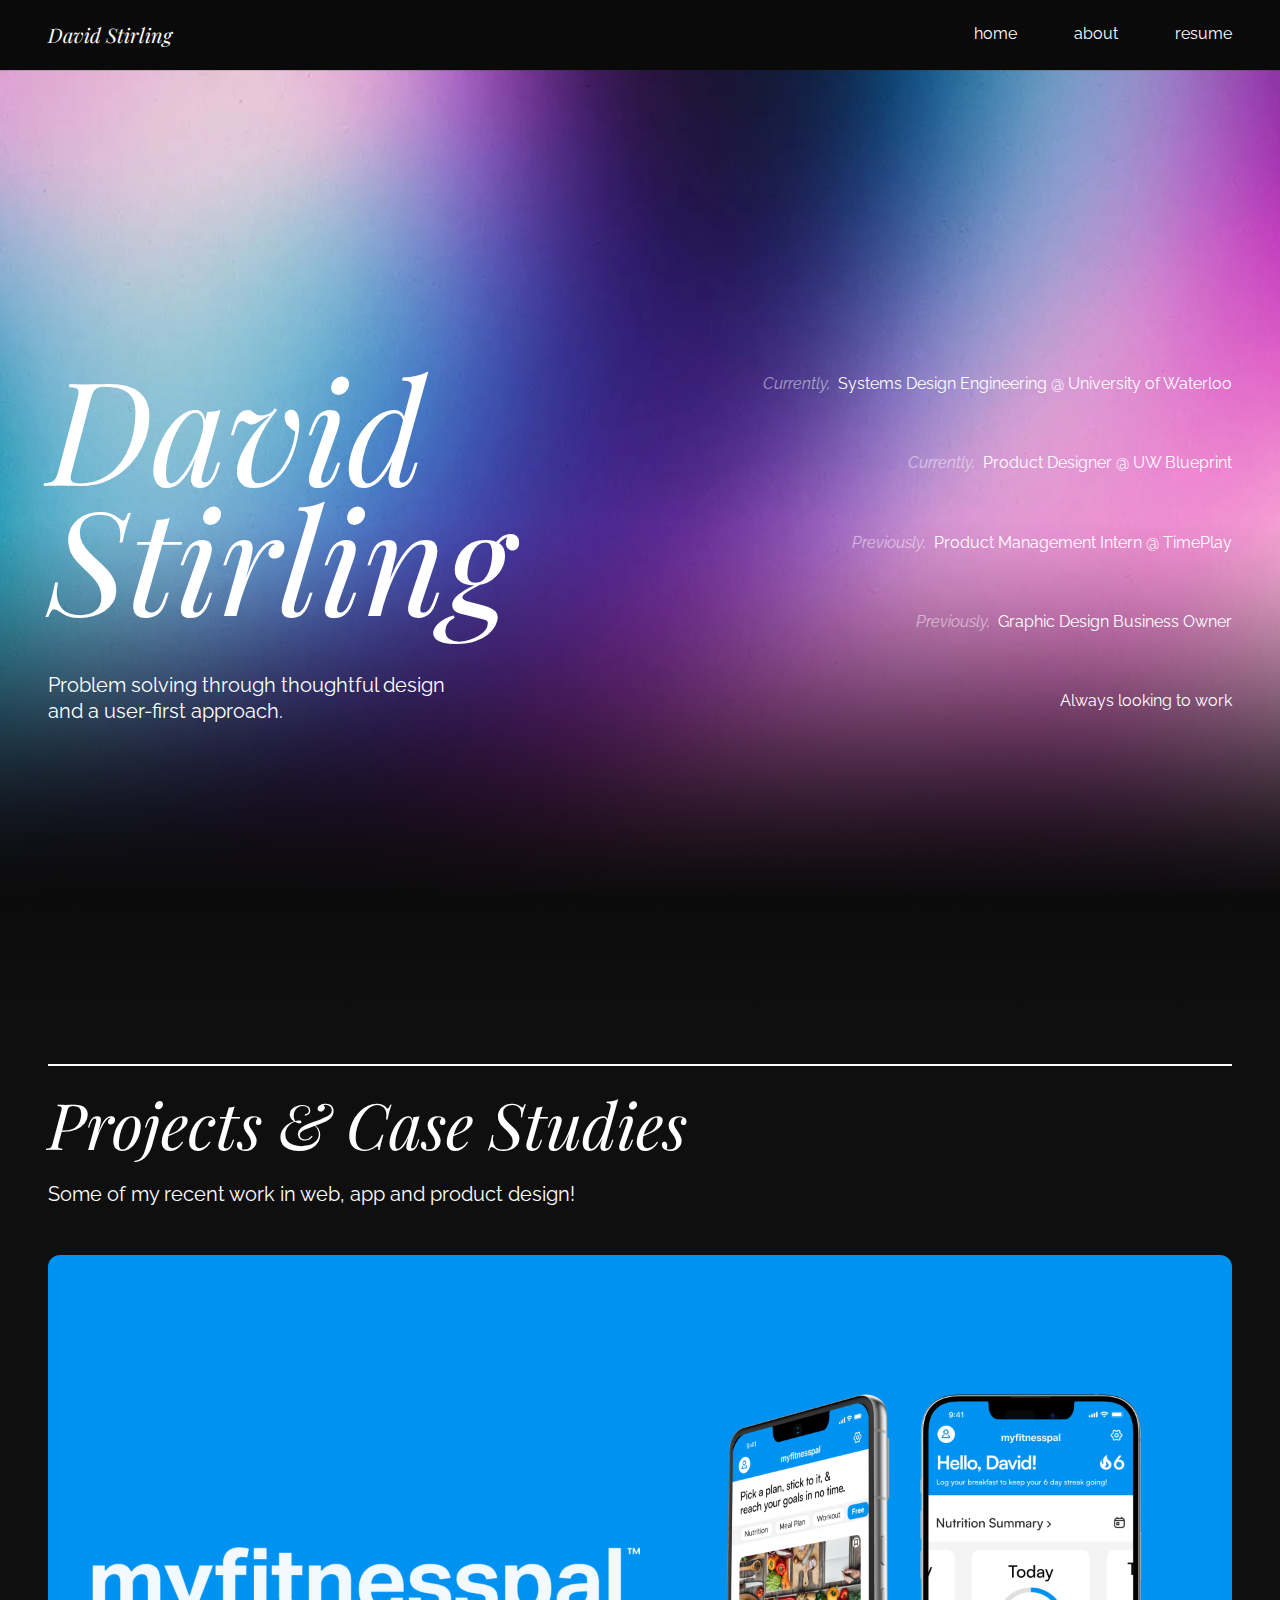
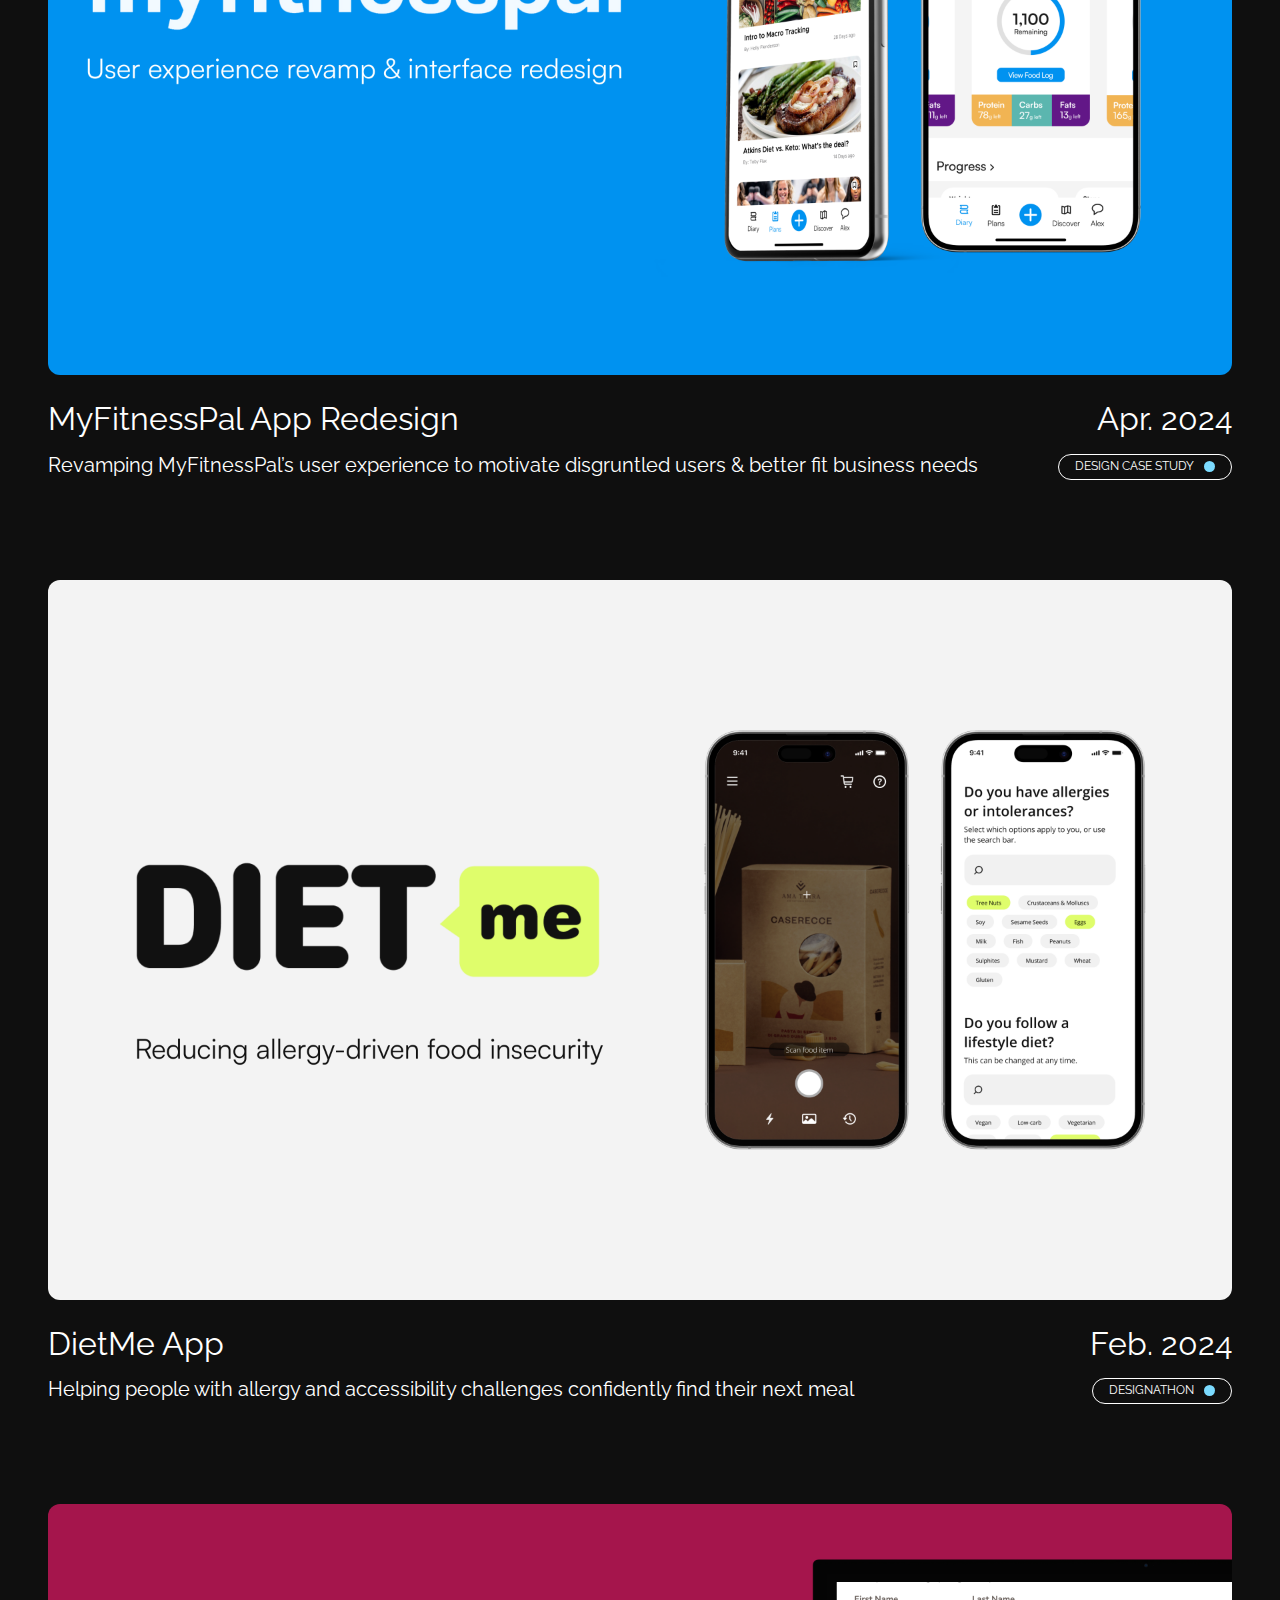
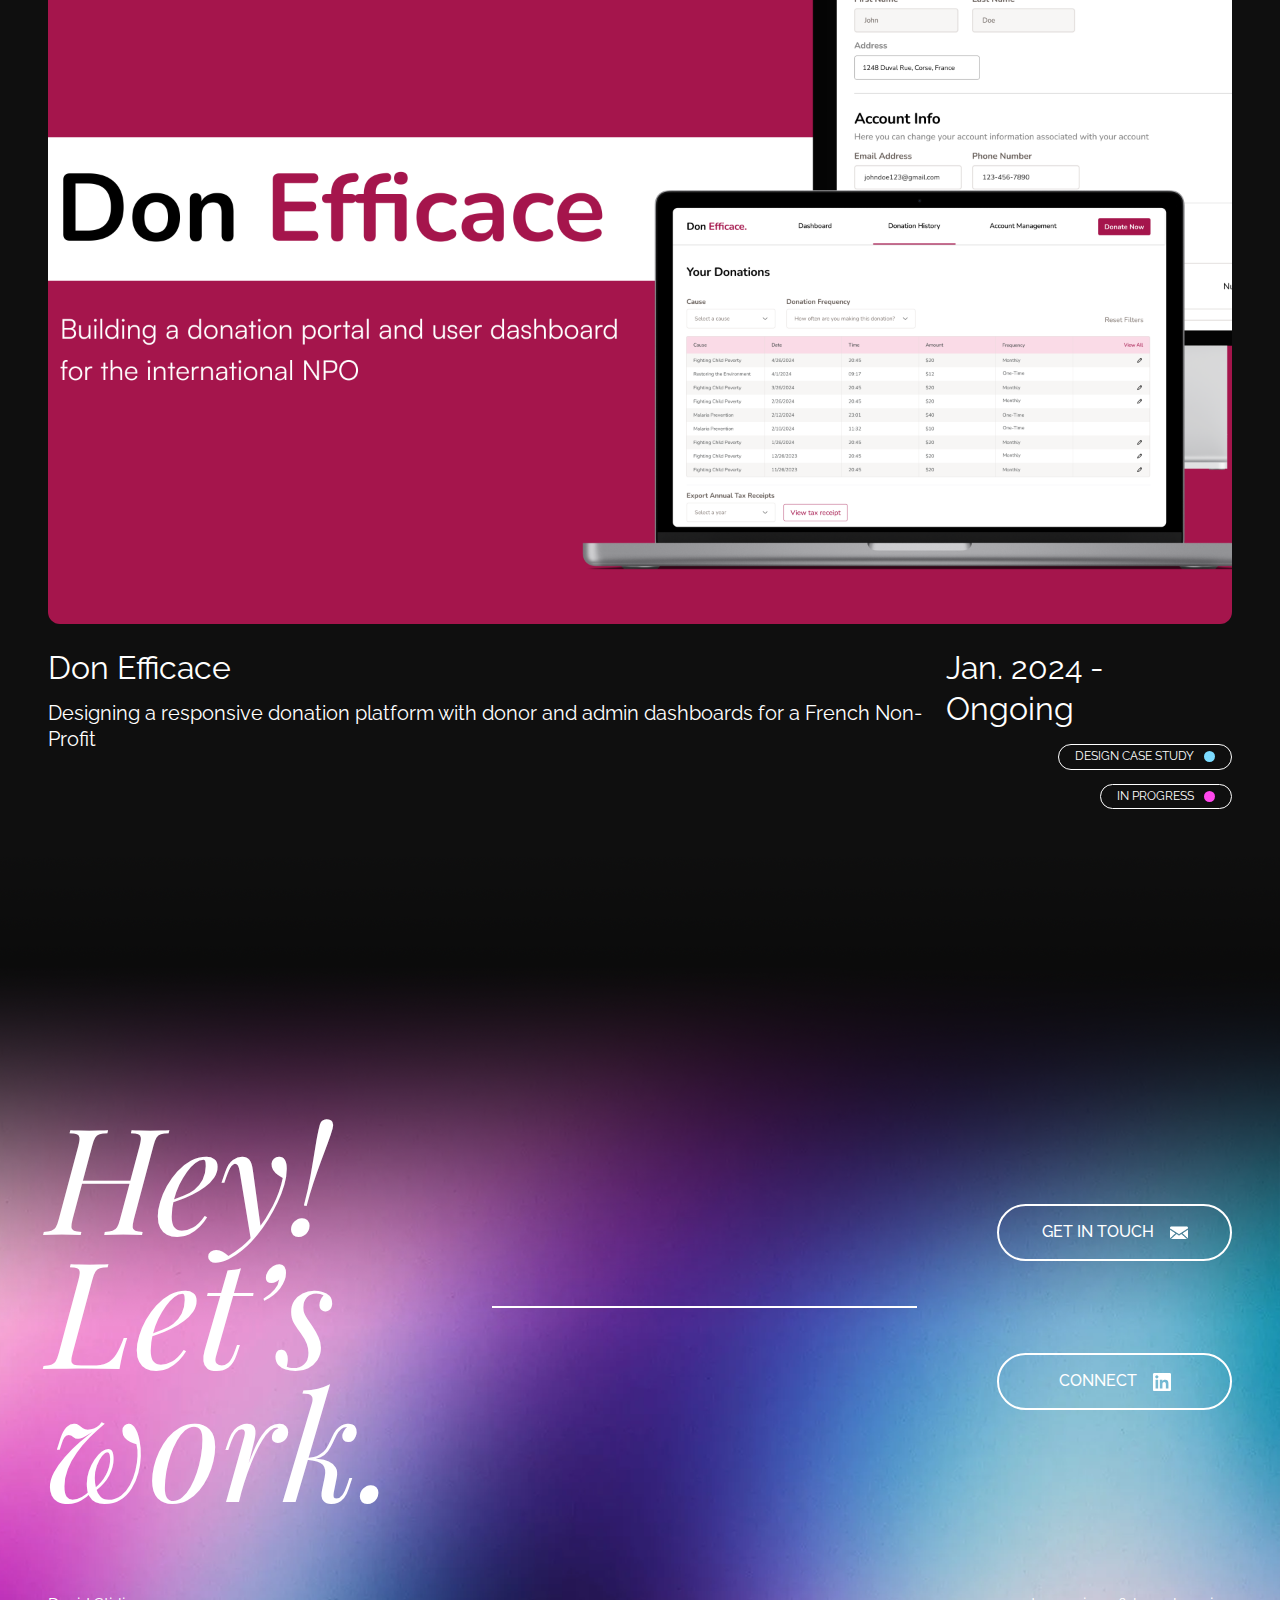
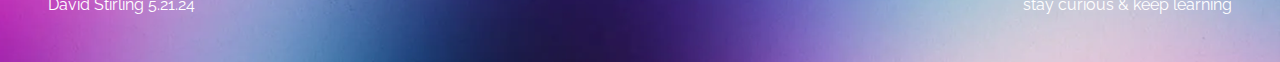
==== index.html @ f0b89c5e "finished Diet Me page addition" ====
<!DOCTYPE html>
<html lang="en">
<head>
  <meta charset="UTF-8">
  <meta name="viewport" content="width=device-width, initial-scale=1.0">
  <title>David Stirling</title>
  <link rel="stylesheet" href="styles.css">
  <link rel="icon" type="image/x-icon" href="images/pweb-favicon.png">
  <link rel="preconnect" href="https://fonts.googleapis.com">
  <link rel="preconnect" href="https://fonts.gstatic.com" crossorigin>
  <link href="https://fonts.googleapis.com/css2?family=Playfair+Display:ital,wght@0,400..900;1,400..900&family=Raleway:ital,wght@0,100..900;1,100..900&display=swap" rel="stylesheet">
</head>
<body>
  <div class="container">
    <div class="header">
      <div class="inner-header">
        <div class="logo">David Stirling</div>
        <div class="nav-links">
          <div class="nav-link home-button" onclick="location.href='index.html';">home</div>
          <div class="nav-link about-button" onclick="location.href='unfinished-page.html';">about</div>
          <div class="nav-link resume-button" onclick="location.href='https://drive.google.com/file/d/1BcMwtC3jOoUsByAmhSTWpFwzmAdc9-Gr/view?usp=sharing'" target="_blank">resume</div>
        </div>
      </div>
    </div>
    <div class="main-content">
      <div class="intro-page">
        <div class="section-1">
          <div class="heading">David<br/>Stirling</div>
          <div class="section-description">Problem solving through thoughtful design and a user-first approach.</div>
        </div>
        <div class="section-2">
          <div class="info">
            <div class="experience">
              <div class="label">Currently,</div>
              <div class="role">Systems Design Engineering @ University of Waterloo</div>
            </div>
            <div class="experience">
              <div class="label">Currently,</div>
              <div class="role">Product Designer @ UW Blueprint</div>
            </div>
            <div class="experience">
              <div class="label">Previously,</div>
              <div class="role">Product Management Intern @ TimePlay</div>
            </div>
            <div class="experience">
              <div class="label">Previously,</div>
              <div class="role">Graphic Design Business Owner</div>
            </div>
            <div class="experience">
              <div class="role">Always looking to work</div>
            </div>
          </div>
        </div>
      </div>
      <div class="section-3">
        <div class="sub-section">
          <div class="divider"></div>
          <div class="heading">Projects & Case Studies</div>
          <div class="section-description">Some of my recent work in web, app and product design!</div>
          <div class="showcase">
            <div class="section">
                <div class="image-container">
                  <a href="mfp-case-study.html" target="_blank">
                    <img src="images/mfp/thumbnail2.png" alt="MyFitnessPal Case Study Thumbnail">
                  </a>
                </div>
                <div class="content">
                    <div class="text-content">
                        <a href="mfp-case-study.html" target="_blank" class="text-link title date">MyFitnessPal App Redesign</a>
                        <div class="description">Revamping MyFitnessPal’s user experience to motivate disgruntled users & better fit business needs</div>
                    </div>
                    <div class="date-container">
                        <div class="date">Apr. 2024</div>
                        <div class="date-range tag-container">
                            <div class="tag">DESIGN CASE STUDY</div>
                            <div class="circle"></div>
                        </div>
                    </div>
                </div>
            </div>
            <div class="section">
              <div class="image-container">
                <a href="diet-me.html" target="_blank">
                  <img src="images/diet-me-thumbnail.png" alt="DietMe Project Thumbnail">
                </a>
              </div>
              <div class="content">
                  <div class="text-content">
                      <a href="diet-me.html" target="_blank" class="text-link title date">DietMe App</a>
                      <div class="description">Helping people with allergy and accessibility challenges confidently find their next meal</div>
                  </div>
                  <div class="date-container">
                      <div class="date">Feb. 2024</div>
                      <div class="date-range tag-container">
                          <div class="tag">DESIGNATHON</div>
                          <div class="circle"></div>
                      </div>
                  </div>
              </div>
          </div>
            <div class="section">
                <div class="image-container">
                  <a href="unfinished-page.html" target="_blank">
                    <img src="images/DEthumbnail1.png" alt="Don Efficace Case Study Thumbnail">
                  </a>
                  <!-- <img src="images/DEthumbnail1.png" alt="Don Efficace Case Study Thumbnail"> -->
              </div>
                <div class="content">
                    <div class="text-content">
                        <div class="title date">Don Efficace</div>
                        <div class="description">Designing a responsive donation platform with donor and admin dashboards for a French Non-Profit</div>
                    </div>
                    <div class="date-container">
                        <div class="date">Jan. 2024 - Ongoing</div>
                        <div class="tag-container">
                            <div class="tag">DESIGN CASE STUDY</div>
                            <div class="circle" style="background: #7BDBFF;"></div>
                        </div>
                        <div class="tag-container">
                            <div class="tag">IN PROGRESS</div>
                            <div class="circle" style="background: #FF47ED;"></div>
                        </div>
                    </div>
                </div>
            </div>
            <!-- <div class="separator"></div> -->
        </div>
        </div>
      </div>
    </div>
    <div class="footer">
      <div class="inner-footer">
        <div class="cta">Hey! Let’s work.</div>
        <div class="separator"></div>
        <div class="contact-info">
          
          <a href="mailto:dstirlin@uwaterloo.ca" target="_blank" class="text">
            <button class="cta-btn btn-image">
              <div class="text">GET IN TOUCH</div>
              <img src="images/white-mail-icon.png" alt="mail icon">
            </button>
          </a>
          <a href="https://www.linkedin.com/in/davidbstirling/" target="_blank" class="text">
            <button class="cta-btn btn-image">
              <div class="text">CONNECT</div>
              <img src="images/linkedin-app-white-icon.svg" alt="linkedin-app-white-icon">
            </button>
          </a>
        </div>
      </div>
      <div class="sub-footer">
        <div class="last-updated">David Stirling 5.21.24</div>
        <div class="parting-words">stay curious & keep learning</div>
      </div>
    </div>
  </div>
</body>
</html>
---- styles.css ----
div {
    display: flex; /* or any other value you prefer */
}

/* Reset styles */
* {
    margin: 0;
    padding: 0;
    box-sizing: border-box;
  }
  
  /* Body styles */
  body {
    font-family: raleway, sans-serif;
    color: white;
  }

  a {
    text-decoration: none;
  }  

  button {
    text-decoration-color: white;
    background-color: rgba(0, 0, 0, 0);
  }

  button:hover {
    cursor: pointer;
  }

  /* link styles */
  
  .text-link {
    cursor: pointer; /* Change cursor to pointer on hover */
    text-decoration: none;
    color: white;
  }

.text-link:hover {
    font-style: italic;
}

.styled-header {
  font-family: playfair display, serif;
  font-size: 148px;
  font-style: italic;
}

.error-page {
  gap: 24px;
  padding-left: 200px;
  padding-top: 200px;
  height: 1000px;
  width: 100%;
  /* align-self: stretch; */
  background: #2c2c2c;
  display: flex;
  /* justify-content: space-between; */
  flex-direction: column;
  background-image: url(images/header-background3.png);
  background-size: cover;
  background-position: bottom;
}

  /* Main container styles */
  .container {
    width:auto;
    height: fit-content;
    display: flex;
    flex-direction: column;
    justify-content: flex-start;
    align-items: flex-start;
  }
  
  /* Header styles */
  .header {
    align-self: stretch;
    height: min-content;
    display: flex;
    flex-direction: column;
    justify-content: flex-start;
    align-items: flex-start;
  }
  
  .header .inner-header {
    align-self: stretch;
    padding: 24px 48px;
    background: #0B0A0B;
    color: #0B0A0B;
    border-bottom: 1px solid;
    display: flex;
    justify-content: space-between;
    align-items: center;
  }
  
  .header .logo {
    color: white;
    font-size: 20px;
    font-family: Playfair Display;
    font-style: italic;
    font-weight: 400;
    line-height: 18px;
    word-wrap: break-word;
  }
  
  .header .nav-links {
    flex: 1;
    height: 21px;
    display: flex;
    justify-content: flex-end;
    align-items: center;
  }
  
  .header .nav-link {
    text-align: center;
    color: white;
    font-size: 16px;
    font-family: Raleway, sans-serif;
    font-weight: 400;
    line-height: 20.80px;
    word-wrap: break-word;
    margin-left: 57px;
  }

  .nav-link {
    cursor: pointer;
  }

  .nav-link:hover {
    font-style: italic;
  }
  
  /* Main content styles */
  .main-content {
    align-self: stretch;
    background: #2c2c2c;
    display: flex;
    justify-content: space-between;
    align-items: flex-start;
    flex-direction: column;

  }

  .intro-page {
    width: 100%;
    padding: 220px 48px;
    flex-wrap: wrap;
    justify-content: space-between;
    align-items: center;
    flex-direction: row;
    background-image: url('images/header-background3.png');
    background-size: cover;
    background-position: bottom;
  }
  
  /* Section 1 styles */
  .section-1 {
    flex-direction: column;
    margin-top: 72px;
    margin-bottom: 72px;
    justify-content: flex-start;
    align-items: flex-start;
    gap: 51px;
  }
  
  .section-1 .heading {
    color: white;
    font-size: 144px;
    font-family: Playfair Display, Serif;
    font-style: italic;
    font-weight: 400;
    line-height: 129.60px;
    word-wrap: break-word;
  }
  
  .section-1 .section-description {
    width: 399px;
    color: white;
    font-size: 20px;
    font-family: Raleway, sans-serif;
    font-weight: 400;
    line-height: 26px;
    word-wrap: break-word;
  }
  
  /* Section 2 styles */
  .section-2 {
    flex: 1;
    padding-top: 72px;
    padding-bottom: 72px;
    align-self: stretch;
    flex-direction: column;
    justify-content: space-between;
    align-items: flex-end;
  }
  
  .section-2 .info {
    width: fit-content;
    height: 100%;
    display: flex;
    flex-direction: column;
    justify-content: space-between;
    align-items: flex-end;
  }
  
  .section-2 .info .experience {
    display: flex;
    justify-content: flex-end;
    align-items: flex-start;
    gap: 8px;
    padding: 12px 0;

  }
  
  .section-2 .info .experience .label {
    color: white;
    font-size: 16px;
    font-family: Raleway, sans-serif;
    font-style: italic;
    font-weight: 400;
    line-height: 20.80px;
    word-wrap: break-word;
    opacity: 50%;
  }
  
  .section-2 .info .role {
    color: white;
    font-size: 16px;
    font-family: Raleway, sans-serif;
    font-weight: 400;
    line-height: 20.80px;
    word-wrap: break-word;
  }
  
  /* Section 3 styles */
  .section-3 {
    align-self: stretch;
    height: min-content;
    background: #0F0F0F;
    flex-direction: column;
    justify-content: flex-start;
    align-items: flex-start;
    gap: 51px;
  }
  
  .section-3 .sub-section {
    align-self: stretch;
    padding: 48px;
    flex-direction: column;
    justify-content: flex-start;
    align-items: flex-start;
    gap: 16px;
  }
  
  .section-3 .sub-section .divider {
    align-self: stretch;
    height: 0px;
    border: 1px white solid;
  }
  
  .section-3 .sub-section .heading {
    color: white;
    font-size: 64px;
    font-family: Playfair Display, Serif;
    font-style: italic;
    font-weight: 400;
    line-height: 83.20px;
    word-wrap: break-word;
  }
  
  .section-3 .sub-section .section-description {
    color: white;
    font-size: 20px;
    font-family: Raleway, sans-serif;
    font-weight: 400;
    line-height: 26px;
    word-wrap: break-word;
    margin-bottom: 32px;
  }
  
  /* Footer styles */
  .footer {
    align-self: stretch;
    height: 805px;
    padding-top: 220px;
    flex-direction: column;
    justify-content: flex-start;
    align-items: flex-start;
    gap: 10px;
    background-image: url('images/footer-background3.png');
    background-size: cover;
    background-position: top;
    background-blend-mode: darken;
  }
  
  .footer .inner-footer {
    padding: 0 48px;
    display: flex;
    flex: 1;
    width: 100%;
    height: 100%;
    justify-content: space-between;
    align-items: center;
    gap: 80px;
  }
  
  .footer .cta {
    width: 364px;
    color: white;
    font-size: 148px;
    font-family: Playfair Display, Serif;
    font-style: italic;
    font-weight: 400;
    line-height: 133.20px;
    word-wrap: break-word;
  }
  
  .footer .separator {
    flex: 1;
    display: flex;
    flex-direction: column;
    align-self: center; 
   }
  
  .footer .contact-info {
    height: 206px;
    display: flex;
    flex-direction: column;
    justify-content: space-between;
    align-items: flex-start;
  }
  
  .footer .contact-info .cta-btn {
    width: 235px;
    padding: 16px;
    border-radius: 32px;
    border: 2px white solid;
    display: flex;
    justify-content: center;
    align-items: center;
    gap: 16px;
    fill-opacity: 0%;
  }
  
  .footer .contact-info .cta-btn .text {
    text-align: center;
    color: white;
    font-size: 16px;
    font-family: Raleway, sans-serif;
    font-weight: 500;
    line-height: 20.80px;
    word-wrap: break-word;
  }

  .cta-btn.btn-image img {
    width: 18px; /* Set the width of the image */
    height: auto; /* Maintain the aspect ratio */
}


  .showcase {
    width: 100%;
    height: fit-content;
    flex-direction: column;
    justify-content: flex-start;
    align-items: flex-start;
    gap: 100px;
    display: inline-flex;
}

.section {
    align-self: stretch;
    flex-direction: column;
    justify-content: flex-start;
    align-items: flex-start;
    gap: 23px;
    display: flex;
}

.image-container {
    align-self: stretch;
    height: 720px;
    border-radius: 12px;
    /* position: relative;
    display: inline-flex; */
}

.image-container a {
  display: flex;
  width: 100%;
  align-self: stretch;
  border-radius: inherit;
  cursor: pointer;
}

.image-container a:hover img {
  transform: rotate(2deg); /* Rotate the image on hover */
  transition: transform 0.3s ease;

}

.image-container img {
    align-self: stretch;
    height: 100%;
    width: -webkit-fill-available;
    object-fit: cover;
    border-radius: inherit;
}

.content {
    justify-content: space-between;
    width: 100%;
    align-items: flex-start;
    display: inline-flex;
    flex: 1;
}

.text-content {
    flex-direction: column;
    justify-content: flex-start;
    align-items: flex-start;
    gap: 12px;
    display: inline-flex;
}

.date {
    color: white;
    font-size: 32px;
    font-family: Raleway;
    font-weight: 400;
    line-height: 41.60px;
    word-wrap: break-word;
}

.description {
    color: white;
    font-size: 20px;
    font-family: Raleway, sans-serif;
    font-weight: 400;
    line-height: 26px;
    word-wrap: break-word;
}

.date-container {
    align-self: stretch;
    flex-direction: column;
    justify-content: flex-start;
    align-items: flex-end;
    gap: 14px;
    display: inline-flex;
}

.tag {
    color: white;
    font-size: 12px;
    font-family: Raleway, sans-serif;
    font-weight: 400;
    line-height: 15.60px;
    word-wrap: break-word;
}

.date-range {
    padding: 4px 16px;
    background: rgba(255, 255, 255, 0);
    border-radius: 64px;
    border: 1px white solid;
    justify-content: flex-end;
    align-items: flex-start;
    gap: 10px;
    display: inline-flex;
}

.tag-container {
    padding: 4px 16px;
    background: rgba(255, 255, 255, 0);
    border-radius: 64px;
    border: 1px white solid;
    justify-content: center;
    align-items: center;
    gap: 10px;
    display: flex;
}

.tag-container div {
    color: white;
    font-size: 12px;
    font-family: Raleway, sans-serif;
    font-weight: 400;
    line-height: 15.60px;
    word-wrap: break-word;
}

.circle {
    width: 11px;
    height: 11px;
    background: #7BDBFF;
    border-radius: 9999px;
}

.separator {
    align-self: stretch;
    height: 0px;
    border: 1px white solid;
    margin: 23px 0;
}

.sub-footer {
  padding: 48px;
  width: 100%;
  color: white;
  display: flex;
  flex-direction: row;
  justify-content: space-between;
  font-family: Raleway, sans-serif;
}
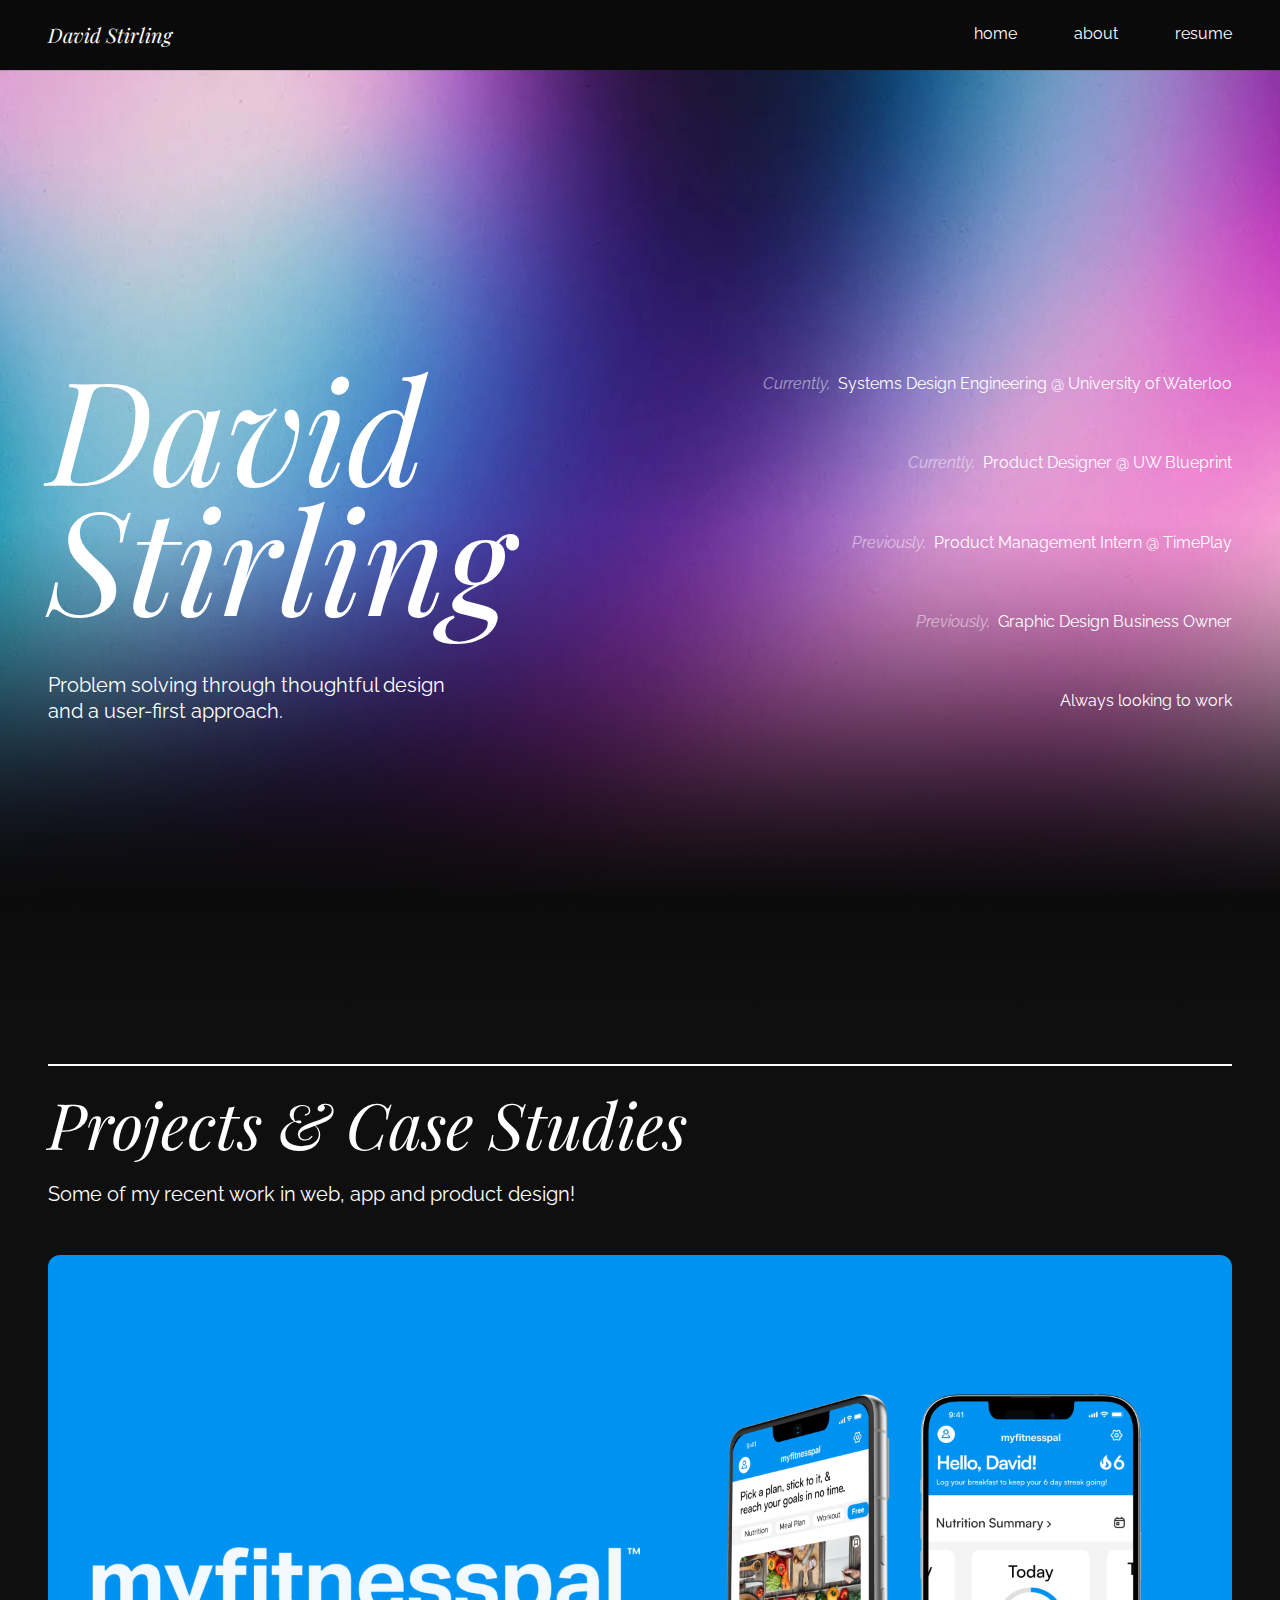
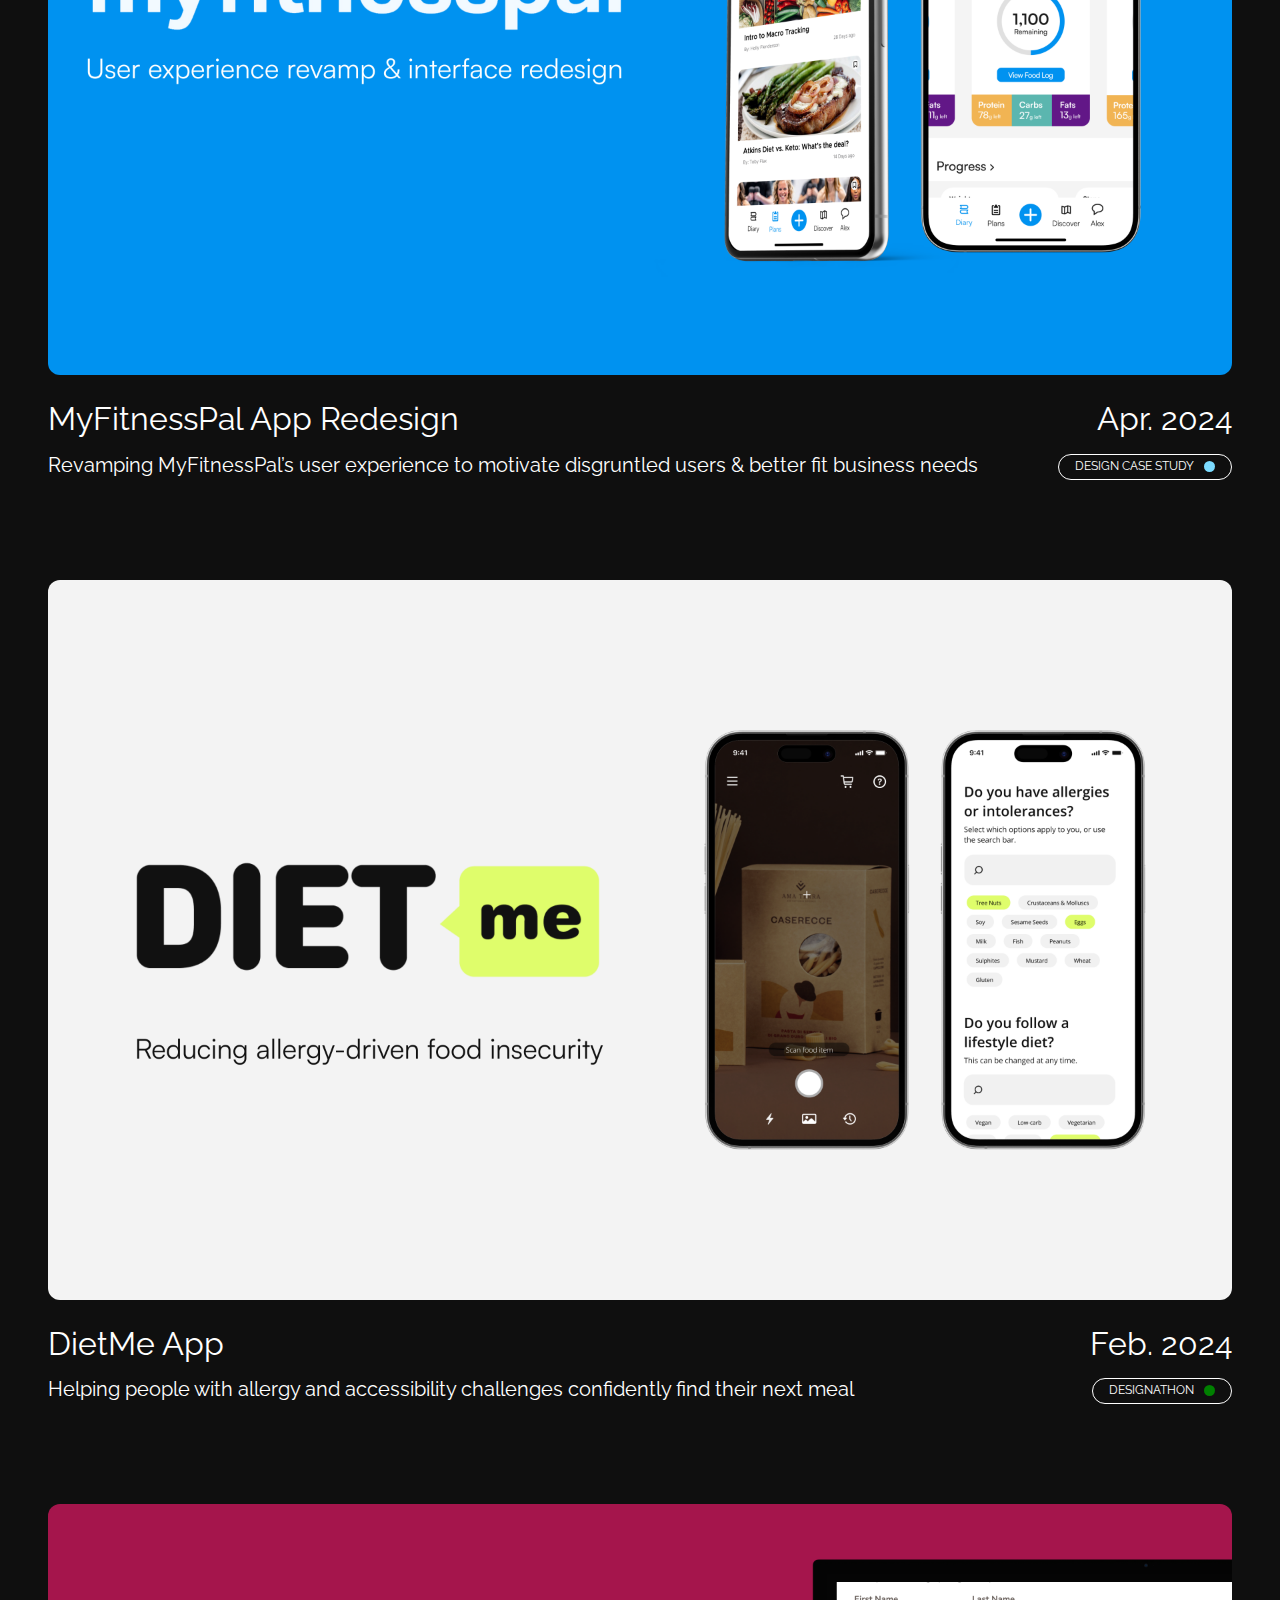
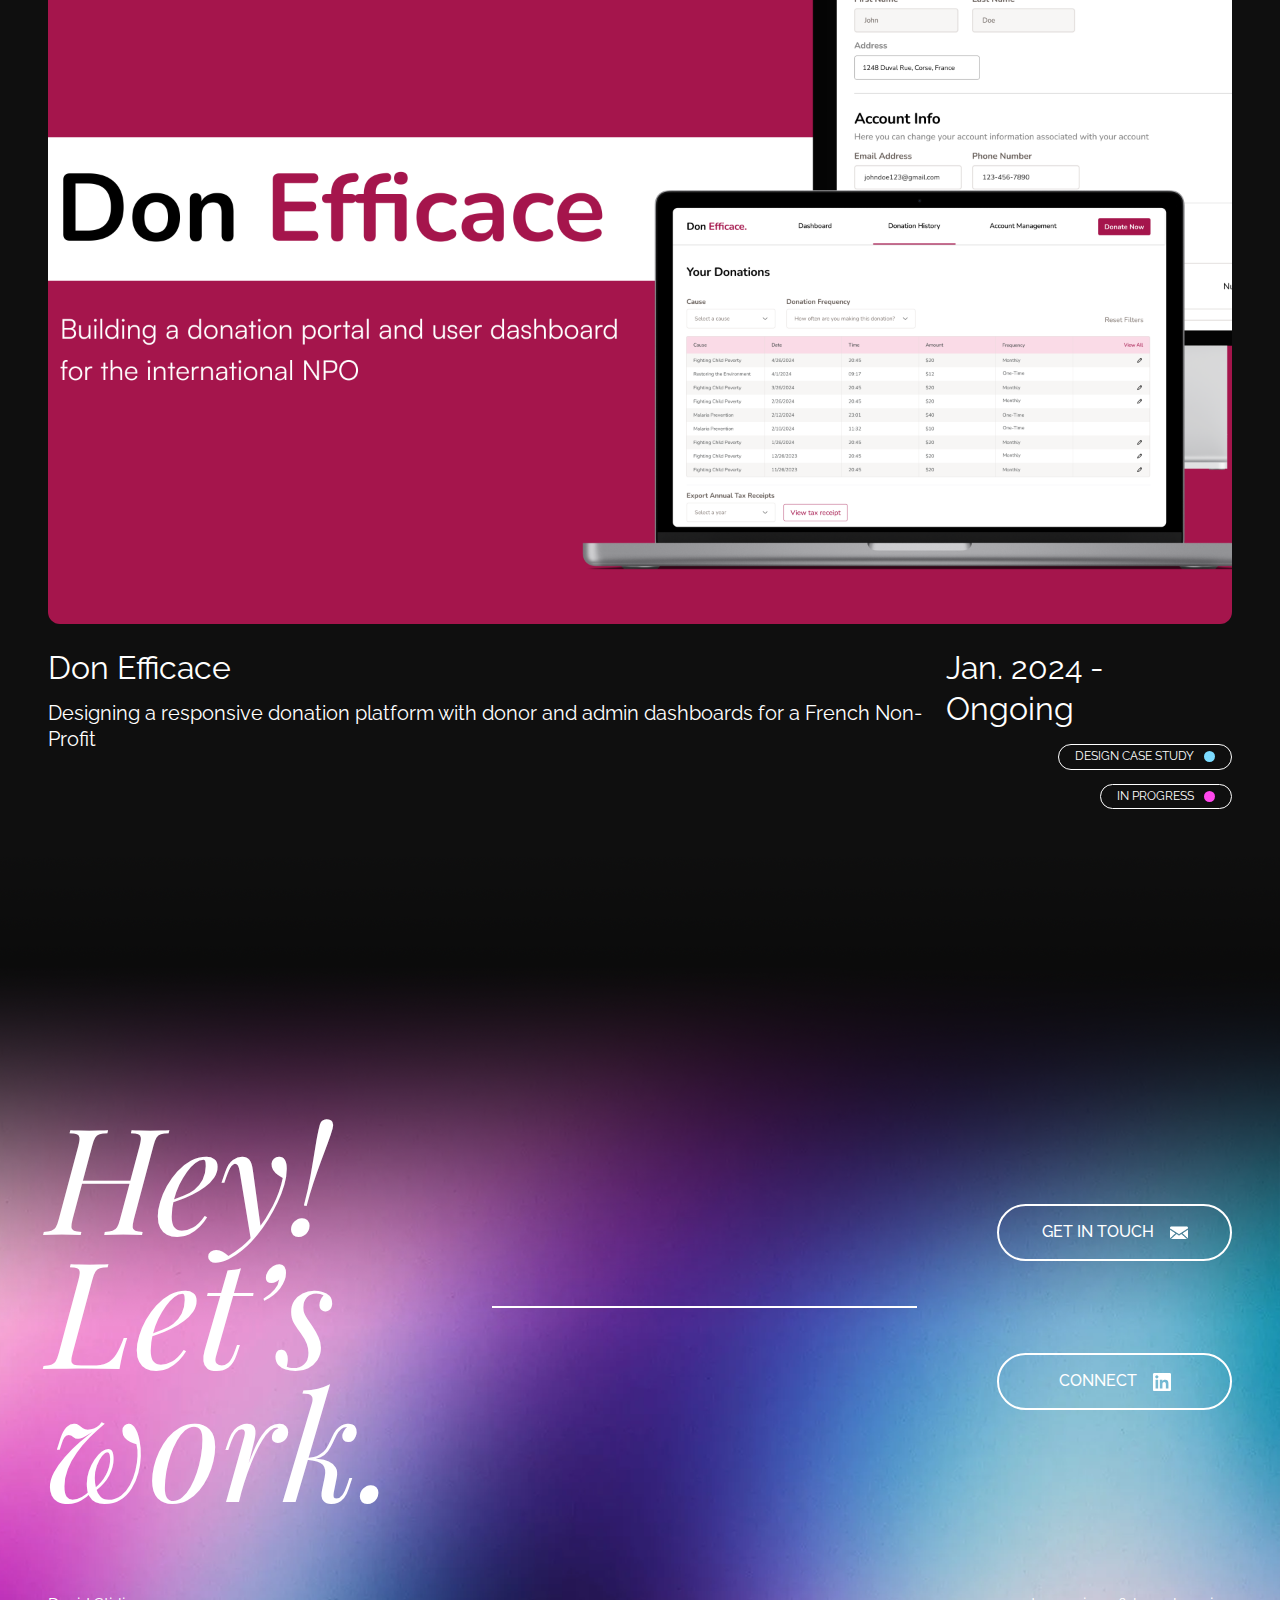
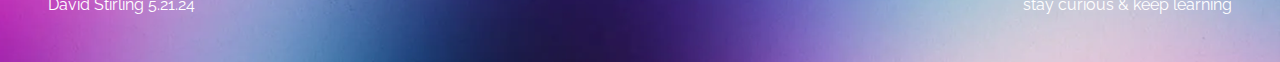
==== commit 393fc37f: "added designathon colour (green)" ====
--- a/index.html
+++ b/index.html
@@ -93,7 +93,7 @@
                       <div class="date">Feb. 2024</div>
                       <div class="date-range tag-container">
                           <div class="tag">DESIGNATHON</div>
-                          <div class="circle"></div>
+                          <div class="circle" style="background-color: green;"></div>
                       </div>
                   </div>
               </div>
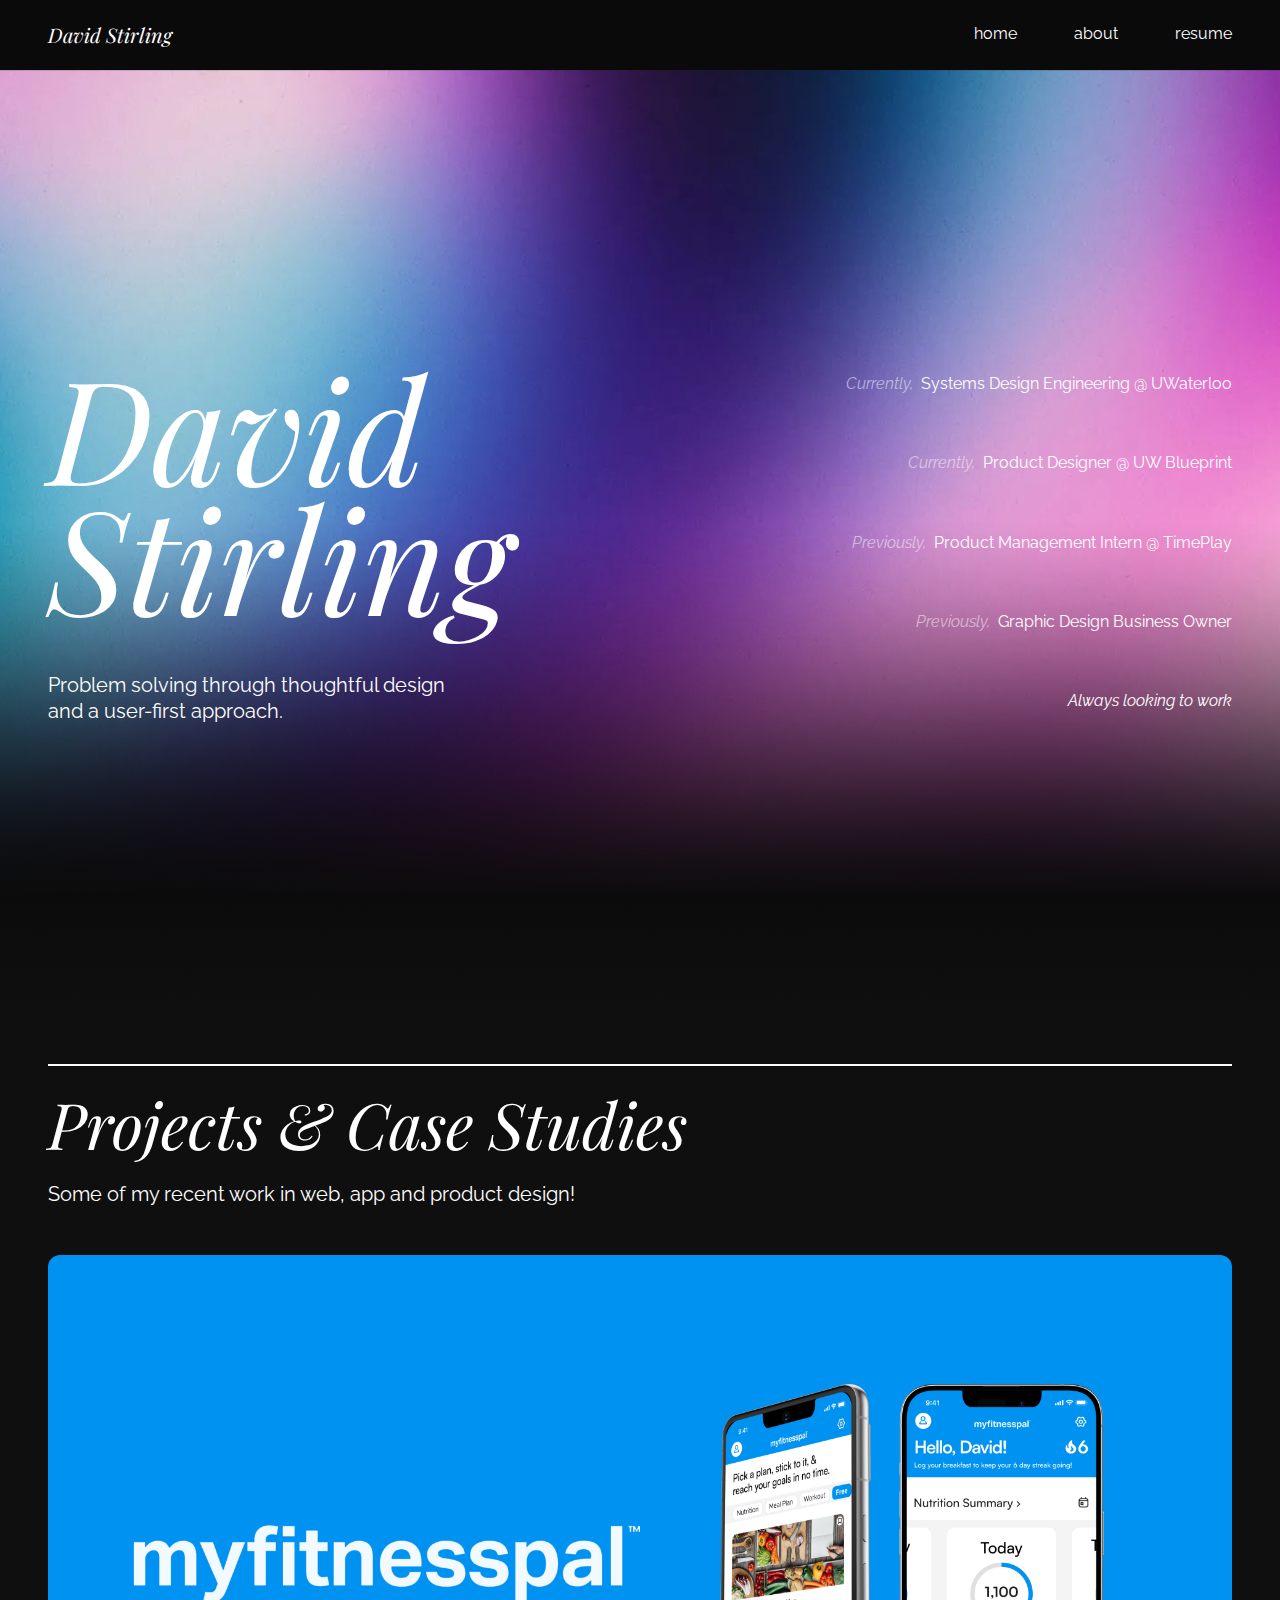
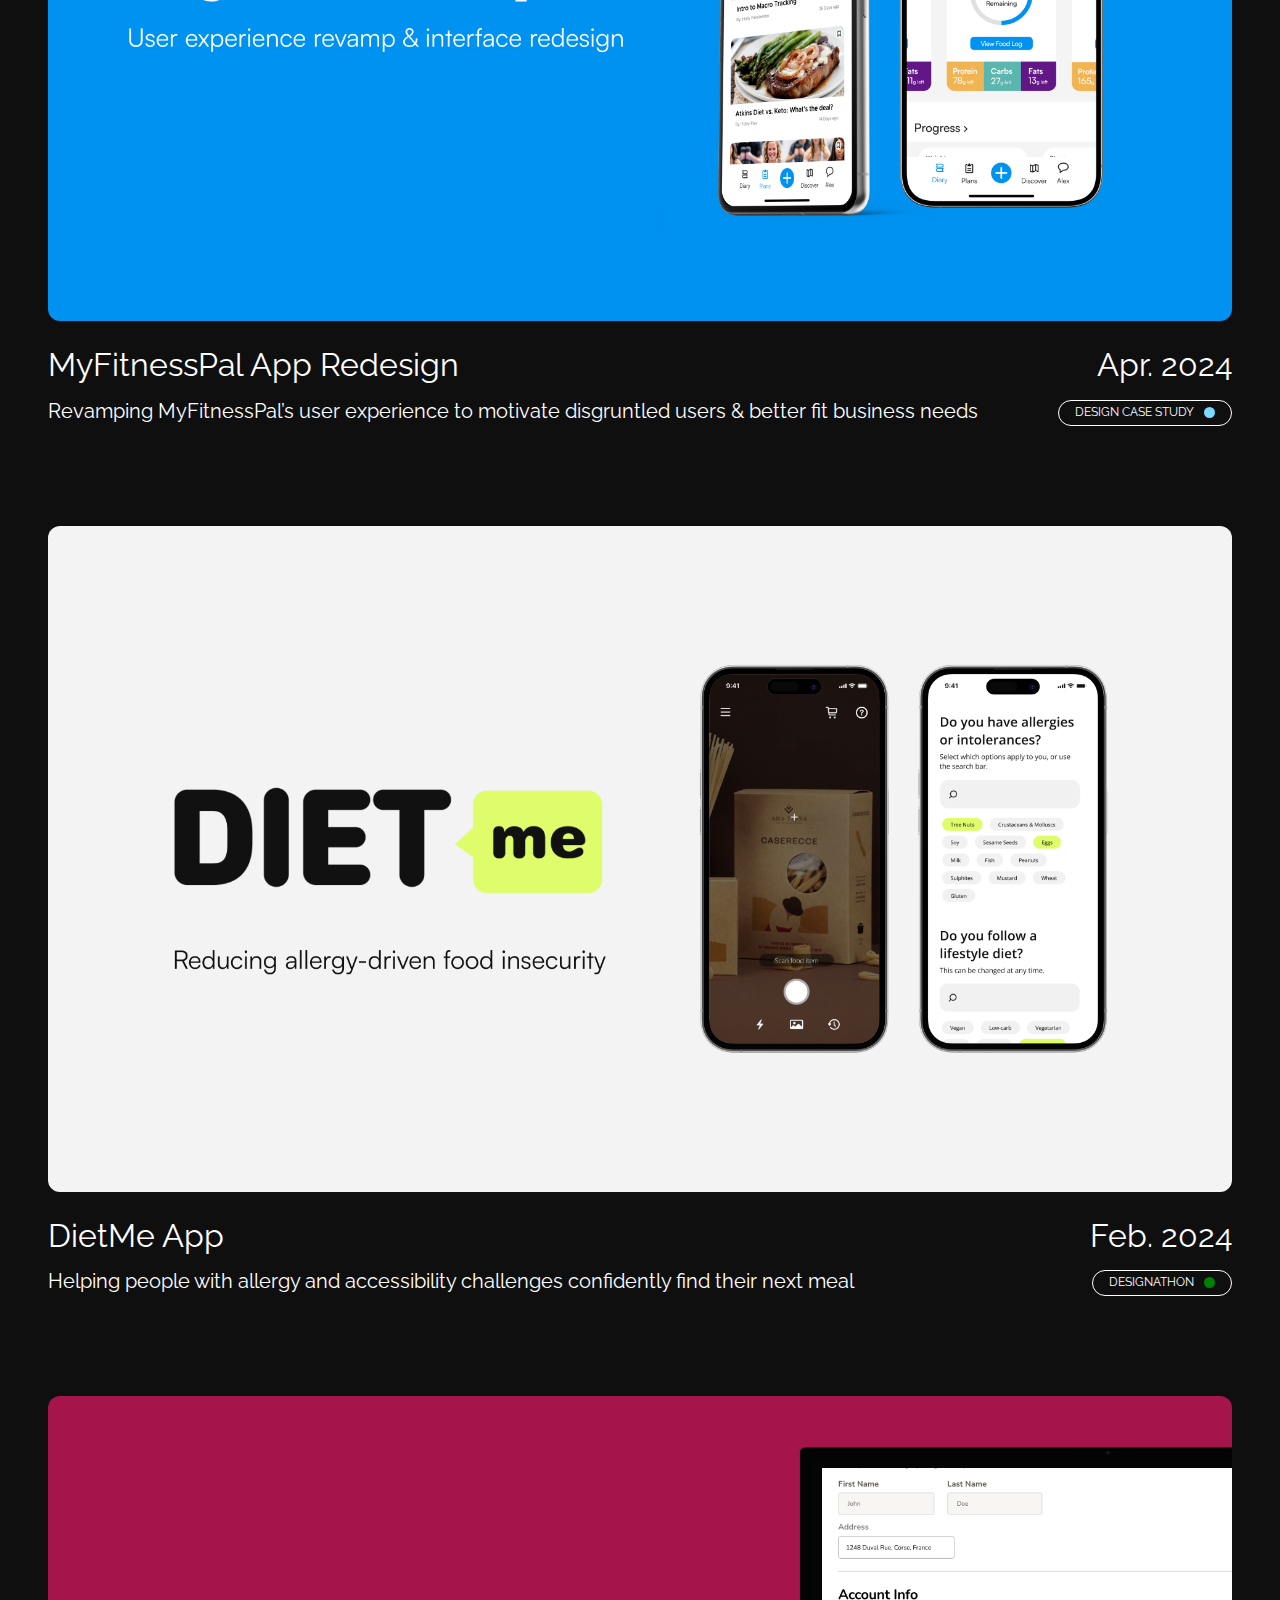
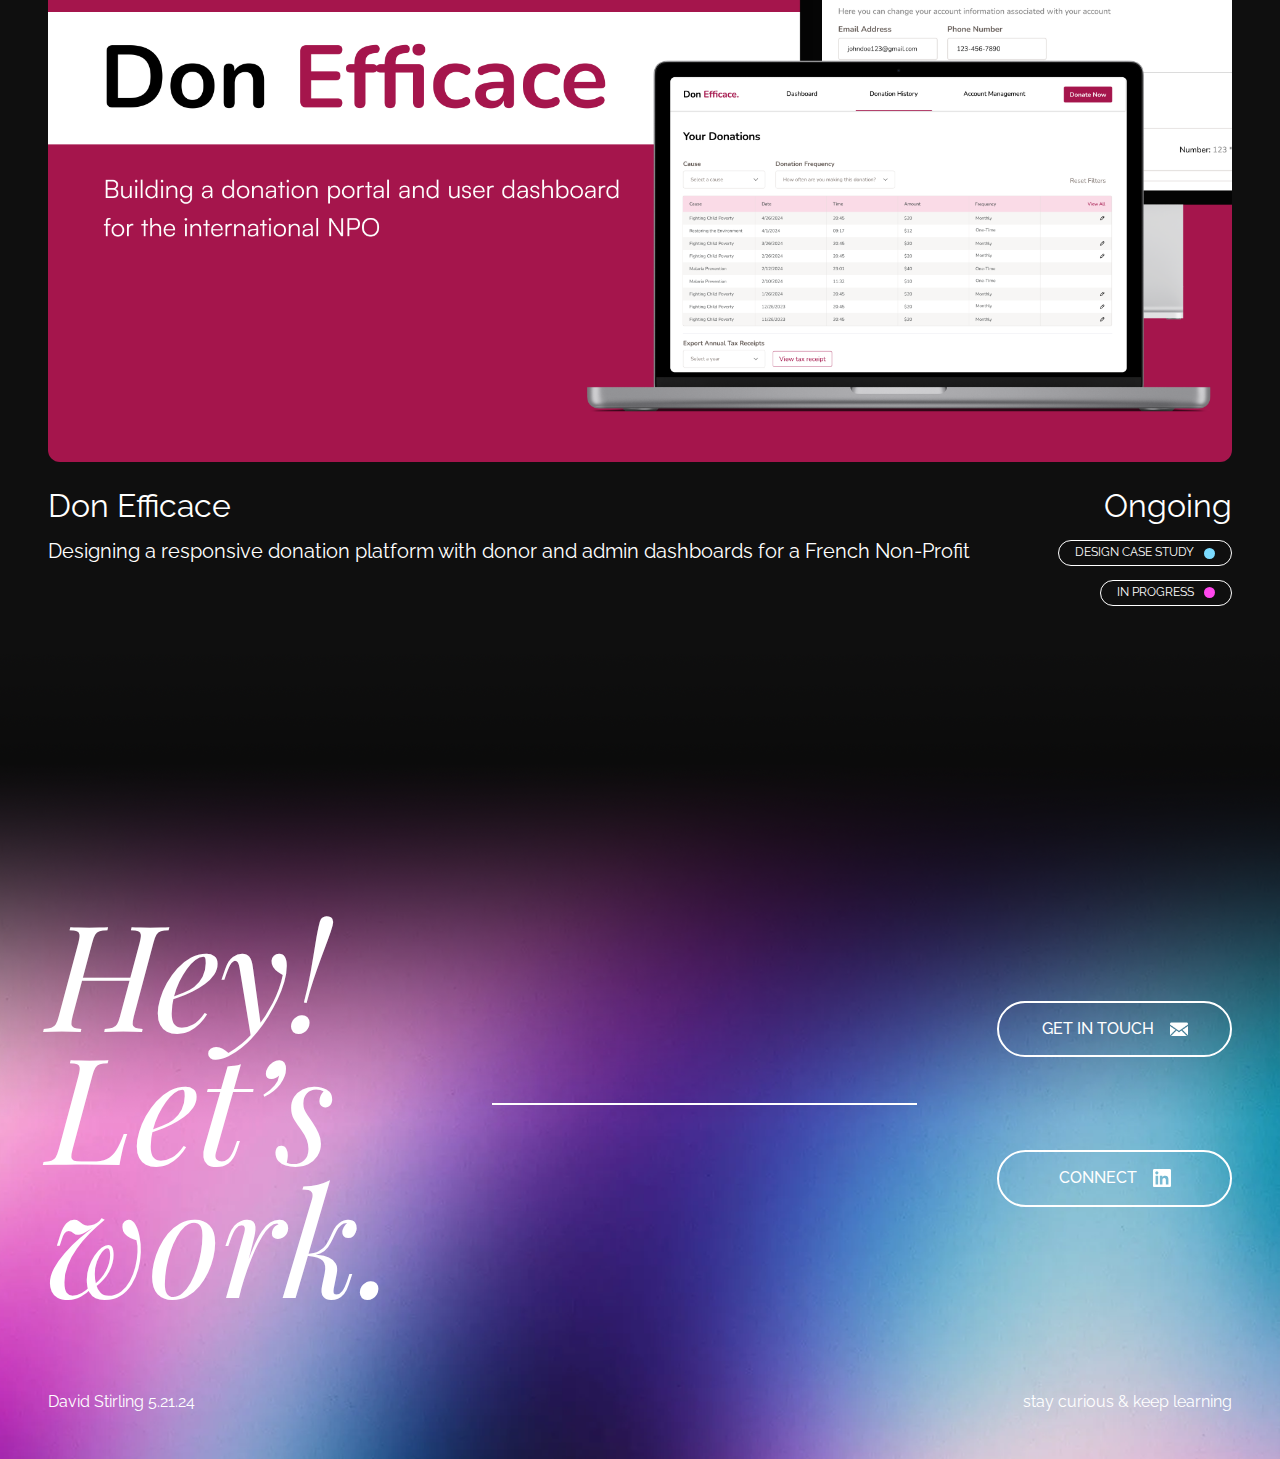
==== commit 5ebeeae6: "made home page responsive @ width <= 600px" ====
--- a/index.html
+++ b/index.html
@@ -14,11 +14,11 @@
   <div class="container">
     <div class="header">
       <div class="inner-header">
-        <div class="logo">David Stirling</div>
+        <div class="logo" onclick="location.href='index.html';">David Stirling</div>
         <div class="nav-links">
           <div class="nav-link home-button" onclick="location.href='index.html';">home</div>
-          <div class="nav-link about-button" onclick="location.href='unfinished-page.html';">about</div>
-          <div class="nav-link resume-button" onclick="location.href='https://drive.google.com/file/d/1BcMwtC3jOoUsByAmhSTWpFwzmAdc9-Gr/view?usp=sharing'" target="_blank">resume</div>
+          <div class="nav-link about-button" onclick="location.href='about.html';">about</div>
+          <div class="nav-link resume-button" onclick="location.href='https://drive.google.com/file/d/1QZ2IVFYuKumQGVHM0vHncQhpKD1jv-B7/view?usp=sharing'" target="_blank">resume</div>
         </div>
       </div>
     </div>
@@ -32,7 +32,7 @@
           <div class="info">
             <div class="experience">
               <div class="label">Currently,</div>
-              <div class="role">Systems Design Engineering @ University of Waterloo</div>
+              <div class="role">Systems Design Engineering @ UWaterloo</div>
             </div>
             <div class="experience">
               <div class="label">Currently,</div>
@@ -47,7 +47,7 @@
               <div class="role">Graphic Design Business Owner</div>
             </div>
             <div class="experience">
-              <div class="role">Always looking to work</div>
+              <div class="role"> <em>Always looking to work</em></div>
             </div>
           </div>
         </div>
@@ -111,7 +111,7 @@
                         <div class="description">Designing a responsive donation platform with donor and admin dashboards for a French Non-Profit</div>
                     </div>
                     <div class="date-container">
-                        <div class="date">Jan. 2024 - Ongoing</div>
+                        <div class="date">Ongoing</div>
                         <div class="tag-container">
                             <div class="tag">DESIGN CASE STUDY</div>
                             <div class="circle" style="background: #7BDBFF;"></div>
--- a/styles.css
+++ b/styles.css
@@ -64,6 +64,7 @@
 
   /* Main container styles */
   .container {
+    overflow-x: hidden;
     width:auto;
     height: fit-content;
     display: flex;
@@ -73,6 +74,21 @@
   }
   
   /* Header styles */
+
+  @media only screen and (max-width: 600px) {
+    .inner-header .logo {
+      display: none;
+    }
+
+    .header .nav-links {
+      justify-content: space-between !important;
+    }
+
+    .header .nav-link {
+      margin-left: 0px !important;
+    }
+  }
+
   .header {
     align-self: stretch;
     height: min-content;
@@ -131,9 +147,15 @@
   }
   
   /* Main content styles */
+  @media only screen and (max-width: 600px) {
+    .intro-page {
+      padding: 48px !important;
+    }
+  }
+
   .main-content {
     align-self: stretch;
-    background: #2c2c2c;
+    background: #0F0E0F;
     display: flex;
     justify-content: space-between;
     align-items: flex-start;
@@ -154,10 +176,25 @@
   }
   
   /* Section 1 styles */
+
+  @media only screen and (max-width: 600px) {
+    .section-1 .heading {
+        font-size: 92px !important;
+        line-height: 92px !important;
+    }
+    .section-1 .section-description {
+      font-size: 16px !important;
+      line-height: 20px !important;
+    }
+    .section-1 {
+      gap: 24px !important;
+      margin: 64px 0;
+    }
+}   
+
   .section-1 {
     flex-direction: column;
-    margin-top: 72px;
-    margin-bottom: 72px;
+    margin: 72px 0;
     justify-content: flex-start;
     align-items: flex-start;
     gap: 51px;
@@ -174,7 +211,7 @@
   }
   
   .section-1 .section-description {
-    width: 399px;
+    max-width: 399px;
     color: white;
     font-size: 20px;
     font-family: Raleway, sans-serif;
@@ -184,6 +221,22 @@
   }
   
   /* Section 2 styles */
+  @media only screen and (max-width: 600px) {
+    .section-2 {
+      padding-top: 0 !important;
+    }
+
+    .section-2 .info {
+      align-items: flex-start !important;
+    }
+    .section-2 .role {
+      font-size: 12px !important;
+    }
+    .section-2 .info .experience .label {
+      font-size: 12px !important;
+    } 
+  }
+
   .section-2 {
     flex: 1;
     padding-top: 72px;
@@ -233,6 +286,17 @@
   }
   
   /* Section 3 styles */
+  @media only screen and (max-width: 600px) {
+    .section-3 .sub-section .heading {
+      font-size: 48px !important;
+      line-height: 48px !important;
+    }
+    .section-3 .sub-section .section-description {
+      font-size: 16px !important;
+      line-height: 20px !important;
+    }
+  }
+
   .section-3 {
     align-self: stretch;
     height: min-content;
@@ -279,6 +343,39 @@
   }
   
   /* Footer styles */
+@media only screen and (max-width: 600px) {
+  .footer .cta {
+    font-size: 124px !important;
+    line-height: 116px !important;
+  }
+  .separator {
+    display: none !important;
+  }
+  .footer .contact-info {
+    width: 100% !important;
+    gap: 20px !important;
+    flex-wrap: wrap !important;
+    justify-content: start !important;
+    flex-direction: column !important;
+    height: fit-content;
+  }
+  .footer .contact-info .cta-btn {
+    padding: 8px 12px !important;
+    width: 264px !important;
+  }
+  .footer .inner-footer {
+    flex-direction: column;
+    gap: 60px !important;
+  }
+  .footer .contact-info .cta-btn .text {
+    font-size: 12px;
+  }
+  .sub-footer {
+    display: none !important;
+  }
+
+}
+
   .footer {
     align-self: stretch;
     height: 805px;
@@ -305,7 +402,7 @@
   }
   
   .footer .cta {
-    width: 364px;
+    max-width: 364px;
     color: white;
     font-size: 148px;
     font-family: Playfair Display, Serif;
@@ -379,7 +476,7 @@
 
 .image-container {
     align-self: stretch;
-    height: 720px;
+    /* height: 720px; */
     border-radius: 12px;
     /* position: relative;
     display: inline-flex; */
@@ -405,6 +502,29 @@
     width: -webkit-fill-available;
     object-fit: cover;
     border-radius: inherit;
+}
+
+@media only screen and (max-width: 600px) {
+  .date {
+    font-size: 20px !important;
+    line-height: 20px !important;
+  }
+  .tag {
+    display: none !important;
+  }
+  .circle {
+    display: none !important;
+  }
+  .tag-container{
+    display: none !important;
+  }
+  .description {
+    font-size: 14px !important;
+    line-height: 16px !important;
+  }
+  .showcase {
+    gap: 56px;
+  }
 }
 
 .content {
@@ -512,4 +632,206 @@
   flex-direction: row;
   justify-content: space-between;
   font-family: Raleway, sans-serif;
+}
+
+/* about page */
+
+.about-header {
+  flex-direction: column;
+  /* margin-top: 72px;
+  margin-bottom: 72px; */
+  justify-content: center;
+  align-items: center;
+  gap: 64px;
+  padding-top: 220px;
+  padding-bottom: 220px;
+
+}
+
+.about-header .heading {
+  max-width: 1000px;
+  width: 100%;
+  color: white;
+  font-size: 144px;
+  font-family: Playfair Display, Serif;
+  font-style: italic;
+  font-weight: 400;
+  line-height: 129.60px;
+  word-wrap: break-word;
+  justify-self: start;
+}
+
+.about-header .section-description {
+  max-width: 1000px;
+  width: 100%;
+  color: white;
+  font-size: 20px;
+  font-family: Raleway, sans-serif;
+  font-weight: 400;
+  line-height: 26px;
+  word-wrap: break-word;
+}
+
+/* timeline */
+
+.timeline {
+  position: relative;
+  max-width: 1000px;
+  /* margin: 100px; */
+  flex-direction: column;
+}
+
+.timeline-container {
+  width: 100%;
+  padding: 0 40px;
+  flex-direction: column;
+  align-items: center;
+  justify-content: center;
+}
+
+.container-tl {
+  padding: 10px 50px;
+  position: relative;
+  width: 50%;
+  animation: movedown 1s linear forwards;
+}
+
+@keyframes movedowm {
+  0%{
+    opacity: 1;
+    transform: translateY(-30px);
+  }
+  100%{
+    opacity: 1;
+    transform: translateY(0px);
+  }
+}
+
+.text-box {
+  padding: 20px 30px;
+  background: #2c2c2c;
+  position: relative;
+  border-radius: 6px;
+  font-size: 16px;
+  flex-direction: column;
+}
+
+.left-container {
+  left: 0;
+}
+
+.right-container {
+  left: 50%;
+}
+
+.container-tl img {
+  position: absolute;
+  height: 40px;
+  border: 50%;
+  right: -20px;
+  top: 32px;
+}
+
+.right-container img{
+  left: -20px;
+}
+
+.timeline::after {
+  content: '';
+  position: absolute;
+  width: 6px;
+  height: 100%;
+  background: white;
+  top: 0;
+  left: 50%;
+  margin-left: -3px;
+  z-index: -1;
+  animation: moveline 6s linear forwards;
+}
+
+@keyframes moveline {
+  0%{
+    height: 0;
+  }
+  100%{
+    height: 100%;
+  }
+}
+
+.text-box h2 {
+  font-weight: 600;
+}
+.text-box small {
+  display: inline-block;
+  margin-bottom: 15px;
+}
+
+.left-container-arrow {
+  height: 0;
+  width: 0;
+  position: absolute;
+  top: 28px;
+  z-index: 1;
+  border-top: 15px solid transparent;
+  border-bottom: 15px solid transparent;
+  border-left: 15px solid #2c2c2c;
+  right: -15px;
+}
+
+.right-container-arrow {
+  height: 0;
+  width: 0;
+  position: absolute;
+  top: 28px;
+  z-index: 1;
+  border-top: 15px solid transparent;
+  border-bottom: 15px solid transparent;
+  border-right: 15px solid #2c2c2c;
+  left: -15px;
+}
+
+@media screen and (max-width: 600px) {
+  .timeline {
+    margin: 50px auto;
+  }
+  .timeline::after{
+    left: 31px;
+  }
+  .container-tl{
+    width: 100%;
+    padding-left: 80px;
+    padding-right: 25px;
+  }
+  .text-box small {
+    margin-bottom: 10px;
+  }
+  .right-container{
+    left: 0;
+  }
+  .left-container img, .right-container img{
+    left: 10px;
+  }
+  .left-container-arrow {
+    border-right: 15px solid #2c2c2c;
+    border-left: 0;
+    left: -15px;
+  }
+  .right-container-arrow {
+    border-right: 15px solid #2c2c2c;
+    border-left: 0;
+    right: 0px;
+  }
+}
+  
+.sub-heading {
+    color: white;
+    font-size: 64px;
+    font-family: Playfair Display, Serif;
+    font-style: italic;
+    font-weight: 400;
+    line-height: 129.60px;
+    word-wrap: break-word;  
+    padding-top: 64px;
+    padding-bottom: 64px;
+    /* width: 1000px; */
 }